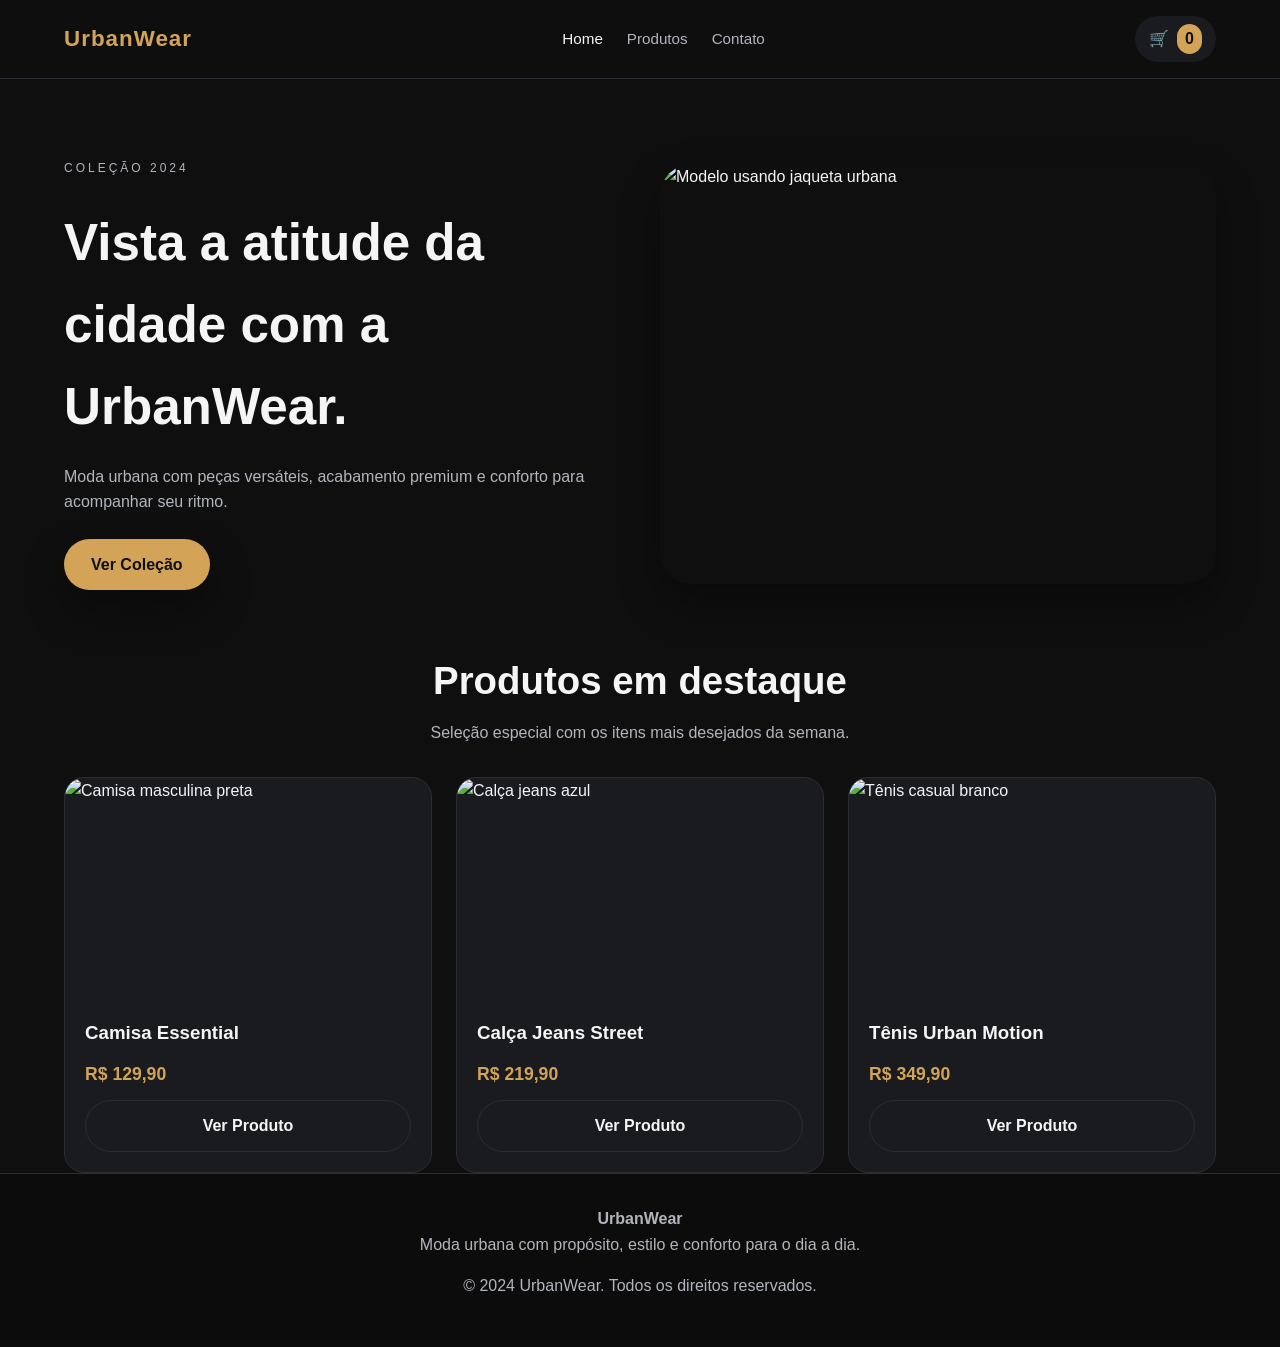
==== index.html @ 9174d2b9 "Use external product images" ====
<!DOCTYPE html>
<html lang="pt-BR">
<head>
  <meta charset="UTF-8" />
  <meta name="viewport" content="width=device-width, initial-scale=1.0" />
  <title>UrbanWear | Moda Urbana</title>
  <link rel="stylesheet" href="assets/css/style.css" />
</head>
<body>
  <header class="site-header">
    <div class="container header-content">
      <a class="logo" href="index.html">UrbanWear</a>
      <nav class="nav">
        <a href="index.html" class="active">Home</a>
        <a href="produtos.html">Produtos</a>
        <a href="#contato">Contato</a>
      </nav>
      <div class="cart">
        <span class="cart-icon" aria-hidden="true">🛒</span>
        <span class="cart-count" id="cart-count">0</span>
      </div>
    </div>
  </header>

  <main>
    <section class="hero">
      <div class="container hero-content">
        <div class="hero-text">
          <p class="eyebrow">Coleção 2024</p>
          <h1>Vista a atitude da cidade com a UrbanWear.</h1>
          <p>
            Moda urbana com peças versáteis, acabamento premium e conforto para acompanhar
            seu ritmo.
          </p>
          <a class="btn primary" href="produtos.html">Ver Coleção</a>
        </div>
        <div class="hero-banner">
          <img src="https://images.unsplash.com/photo-1503341455253-b2e723bb3dbb?auto=format&fit=crop&w=1200&q=80" alt="Modelo usando jaqueta urbana" />
        </div>
      </div>
    </section>

    <section class="featured">
      <div class="container">
        <div class="section-header">
          <h2>Produtos em destaque</h2>
          <p>Seleção especial com os itens mais desejados da semana.</p>
        </div>
        <div class="product-grid">
          <article class="product-card">
            <img src="https://images.unsplash.com/photo-1521572163474-6864f9cf17ab?auto=format&fit=crop&w=800&q=80" alt="Camisa masculina preta" />
            <div class="product-info">
              <h3>Camisa Essential</h3>
              <p class="price">R$ 129,90</p>
              <a class="btn outline" href="produto.html">Ver Produto</a>
            </div>
          </article>
          <article class="product-card">
            <img src="https://images.unsplash.com/photo-1542272604-787c3835535d?auto=format&fit=crop&w=800&q=80" alt="Calça jeans azul" />
            <div class="product-info">
              <h3>Calça Jeans Street</h3>
              <p class="price">R$ 219,90</p>
              <a class="btn outline" href="produto.html">Ver Produto</a>
            </div>
          </article>
          <article class="product-card">
            <img src="https://images.unsplash.com/photo-1542291026-7eec264c27ff?auto=format&fit=crop&w=800&q=80" alt="Tênis casual branco" />
            <div class="product-info">
              <h3>Tênis Urban Motion</h3>
              <p class="price">R$ 349,90</p>
              <a class="btn outline" href="produto.html">Ver Produto</a>
            </div>
          </article>
        </div>
      </div>
    </section>
  </main>

  <footer class="site-footer" id="contato">
    <div class="container footer-content">
      <div>
        <h4>UrbanWear</h4>
        <p>Moda urbana com propósito, estilo e conforto para o dia a dia.</p>
      </div>
      <p>© 2024 UrbanWear. Todos os direitos reservados.</p>
    </div>
  </footer>

  <script src="assets/js/main.js"></script>
</body>
</html>
---- assets/css/style.css ----
:root {
  --bg: #0f0f10;
  --surface: #1a1b1f;
  --text: #f5f5f5;
  --muted: #b2b5bd;
  --accent: #d3a457;
  --accent-dark: #b8893f;
  --line: #2c2d33;
  --shadow: 0 20px 40px rgba(0, 0, 0, 0.35);
}

* {
  box-sizing: border-box;
  margin: 0;
  padding: 0;
}

body {
  font-family: "Helvetica Neue", Arial, sans-serif;
  background: var(--bg);
  color: var(--text);
  line-height: 1.6;
}

img {
  max-width: 100%;
  display: block;
  border-radius: 16px;
}

a {
  color: inherit;
  text-decoration: none;
}

.container {
  width: min(1200px, 90%);
  margin: 0 auto;
}

.site-header {
  position: sticky;
  top: 0;
  z-index: 10;
  background: rgba(15, 15, 16, 0.95);
  backdrop-filter: blur(12px);
  border-bottom: 1px solid var(--line);
}

.header-content {
  display: flex;
  align-items: center;
  justify-content: space-between;
  padding: 16px 0;
  gap: 20px;
}

.logo {
  font-size: 1.4rem;
  font-weight: 700;
  letter-spacing: 1px;
  color: var(--accent);
}

.nav {
  display: flex;
  gap: 24px;
  font-size: 0.95rem;
}

.nav a {
  color: var(--muted);
  transition: color 0.2s ease;
}

.nav a:hover,
.nav a.active {
  color: var(--text);
}

.cart {
  display: flex;
  align-items: center;
  gap: 8px;
  background: var(--surface);
  padding: 8px 14px;
  border-radius: 999px;
}

.cart-count {
  background: var(--accent);
  color: #101010;
  font-weight: 700;
  padding: 2px 8px;
  border-radius: 999px;
  min-width: 22px;
  text-align: center;
}

.hero {
  padding: 80px 0 60px;
}

.hero-content {
  display: grid;
  grid-template-columns: repeat(auto-fit, minmax(280px, 1fr));
  gap: 40px;
  align-items: center;
}

.hero-text h1 {
  font-size: clamp(2.2rem, 4vw, 3.5rem);
  margin-bottom: 16px;
}

.hero-text p {
  color: var(--muted);
  margin-bottom: 24px;
}

.hero-banner img {
  border-radius: 32px;
  box-shadow: var(--shadow);
  height: 420px;
  object-fit: cover;
}

.eyebrow {
  text-transform: uppercase;
  letter-spacing: 3px;
  font-size: 0.75rem;
  color: var(--accent);
  margin-bottom: 12px;
}

.btn {
  display: inline-flex;
  align-items: center;
  justify-content: center;
  padding: 12px 26px;
  border-radius: 999px;
  border: 1px solid transparent;
  font-weight: 600;
  cursor: pointer;
  transition: transform 0.2s ease, box-shadow 0.2s ease, background 0.2s ease;
}

.btn.primary {
  background: var(--accent);
  color: #101010;
  box-shadow: var(--shadow);
}

.btn.primary:hover {
  background: var(--accent-dark);
  transform: translateY(-2px);
}

.btn.outline {
  border-color: var(--line);
  color: var(--text);
  background: transparent;
}

.btn.outline:hover {
  border-color: var(--accent);
  color: var(--accent);
  transform: translateY(-2px);
}

.section-header {
  text-align: center;
  margin-bottom: 32px;
}

.section-header h2,
.section-header h1 {
  font-size: clamp(1.8rem, 3vw, 2.4rem);
  margin-bottom: 8px;
}

.section-header p {
  color: var(--muted);
}

.product-grid {
  display: grid;
  grid-template-columns: repeat(auto-fit, minmax(240px, 1fr));
  gap: 24px;
}

.product-card {
  background: var(--surface);
  border: 1px solid var(--line);
  border-radius: 20px;
  overflow: hidden;
  display: flex;
  flex-direction: column;
  transition: transform 0.2s ease, border-color 0.2s ease, box-shadow 0.2s ease;
}

.product-card img {
  height: 220px;
  object-fit: cover;
}

.product-card:hover {
  transform: translateY(-6px);
  border-color: rgba(211, 164, 87, 0.6);
  box-shadow: var(--shadow);
}

.product-info {
  padding: 20px;
  display: flex;
  flex-direction: column;
  gap: 12px;
}

.price {
  font-size: 1.1rem;
  font-weight: 700;
  color: var(--accent);
}

.page {
  padding: 40px 0 80px;
}

.products {
  padding-top: 20px;
}

.product-detail {
  display: grid;
  grid-template-columns: repeat(auto-fit, minmax(280px, 1fr));
  gap: 48px;
  align-items: center;
}

.product-image img {
  height: 480px;
  object-fit: cover;
  border-radius: 24px;
  box-shadow: var(--shadow);
}

.product-details {
  display: flex;
  flex-direction: column;
  gap: 18px;
}

.product-details .description,
.product-details .note {
  color: var(--muted);
}

.site-footer {
  border-top: 1px solid var(--line);
  padding: 32px 0 48px;
  background: #0c0c0d;
}

.footer-content {
  display: flex;
  flex-direction: column;
  gap: 16px;
  text-align: center;
  color: var(--muted);
}

.toast {
  position: fixed;
  right: 24px;
  bottom: 24px;
  background: var(--surface);
  border: 1px solid var(--line);
  color: var(--text);
  padding: 14px 18px;
  border-radius: 12px;
  box-shadow: var(--shadow);
  opacity: 0;
  transform: translateY(10px);
  transition: opacity 0.3s ease, transform 0.3s ease;
  z-index: 20;
}

.toast.show {
  opacity: 1;
  transform: translateY(0);
}

@media (max-width: 768px) {
  .header-content {
    flex-direction: column;
  }

  .nav {
    flex-wrap: wrap;
    justify-content: center;
  }

  .hero {
    padding-top: 60px;
  }

  .hero-banner img {
    height: 320px;
  }

  .product-image img {
    height: 360px;
  }
}
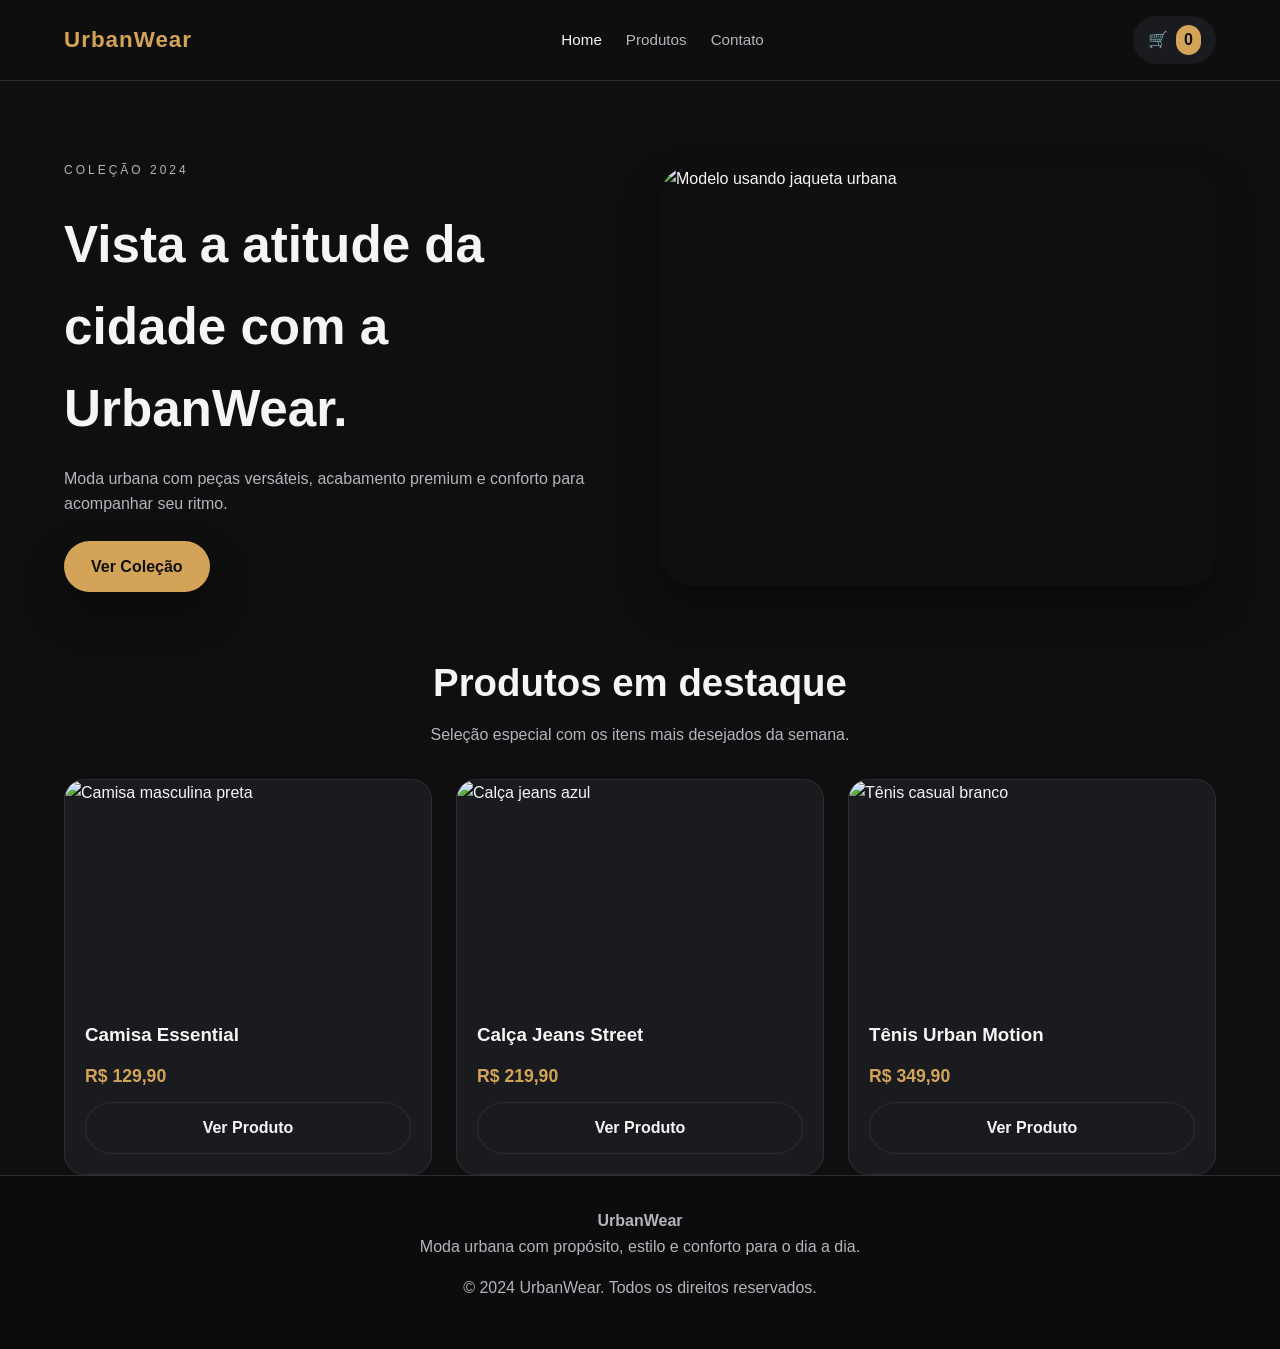
==== commit 4909ea95: "feat: add cart page and advanced cart" ====
--- a/index.html
+++ b/index.html
@@ -15,10 +15,10 @@
         <a href="produtos.html">Produtos</a>
         <a href="#contato">Contato</a>
       </nav>
-      <div class="cart">
+      <a class="cart" href="carrinho.html" aria-label="Ver carrinho">
         <span class="cart-icon" aria-hidden="true">🛒</span>
         <span class="cart-count" id="cart-count">0</span>
-      </div>
+      </a>
     </div>
   </header>
 
--- a/assets/css/style.css
+++ b/assets/css/style.css
@@ -85,6 +85,13 @@
   background: var(--surface);
   padding: 8px 14px;
   border-radius: 999px;
+  border: 1px solid transparent;
+  transition: border-color 0.2s ease, transform 0.2s ease;
+}
+
+.cart:hover {
+  border-color: var(--accent);
+  transform: translateY(-2px);
 }
 
 .cart-count {
@@ -145,6 +152,13 @@
   transition: transform 0.2s ease, box-shadow 0.2s ease, background 0.2s ease;
 }
 
+.btn:disabled {
+  cursor: not-allowed;
+  opacity: 0.6;
+  transform: none;
+  box-shadow: none;
+}
+
 .btn.primary {
   background: var(--accent);
   color: #101010;
@@ -291,6 +305,131 @@
   transform: translateY(0);
 }
 
+.cart-page {
+  display: flex;
+  flex-direction: column;
+  gap: 32px;
+}
+
+.cart-header {
+  display: flex;
+  flex-wrap: wrap;
+  align-items: center;
+  justify-content: space-between;
+  gap: 20px;
+  text-align: left;
+}
+
+.cart-content {
+  display: grid;
+  grid-template-columns: minmax(0, 1fr) 320px;
+  gap: 32px;
+}
+
+.cart-list {
+  list-style: none;
+  display: flex;
+  flex-direction: column;
+  gap: 16px;
+}
+
+.cart-item {
+  display: grid;
+  grid-template-columns: 120px minmax(0, 1fr) 160px;
+  gap: 20px;
+  background: var(--surface);
+  border: 1px solid var(--line);
+  border-radius: 20px;
+  padding: 20px;
+  align-items: center;
+}
+
+.cart-item-image img {
+  height: 100px;
+  object-fit: cover;
+}
+
+.cart-item-info h3 {
+  margin-bottom: 4px;
+}
+
+.cart-item-actions {
+  text-align: right;
+  display: flex;
+  flex-direction: column;
+  gap: 12px;
+  align-items: flex-end;
+}
+
+.cart-quantity {
+  display: inline-flex;
+  align-items: center;
+  gap: 12px;
+  background: #121317;
+  border: 1px solid var(--line);
+  border-radius: 999px;
+  padding: 6px 12px;
+}
+
+.qty-btn {
+  background: transparent;
+  border: none;
+  color: var(--text);
+  font-size: 1rem;
+  cursor: pointer;
+}
+
+.qty-btn:disabled {
+  opacity: 0.5;
+  cursor: not-allowed;
+}
+
+.subtotal {
+  font-weight: 700;
+  color: var(--accent);
+}
+
+.cart-summary {
+  background: var(--surface);
+  border: 1px solid var(--line);
+  border-radius: 20px;
+  padding: 24px;
+  display: flex;
+  flex-direction: column;
+  gap: 16px;
+  position: sticky;
+  top: 110px;
+}
+
+.summary-row {
+  display: flex;
+  justify-content: space-between;
+  color: var(--muted);
+}
+
+.summary-row.total {
+  color: var(--text);
+  font-size: 1.1rem;
+  border-top: 1px solid var(--line);
+  padding-top: 12px;
+}
+
+.cart-empty {
+  background: var(--surface);
+  border: 1px dashed var(--line);
+  padding: 32px;
+  border-radius: 20px;
+  text-align: center;
+}
+
+.hidden {
+  display: none;
+}
+
+.muted {
+  color: var(--muted);
+}
+
 @media (max-width: 768px) {
   .header-content {
     flex-direction: column;
@@ -312,4 +451,22 @@
   .product-image img {
     height: 360px;
   }
-}
+
+  .cart-content {
+    grid-template-columns: 1fr;
+  }
+
+  .cart-item {
+    grid-template-columns: 1fr;
+    text-align: left;
+  }
+
+  .cart-item-actions {
+    align-items: flex-start;
+    text-align: left;
+  }
+
+  .cart-summary {
+    position: static;
+  }
+}
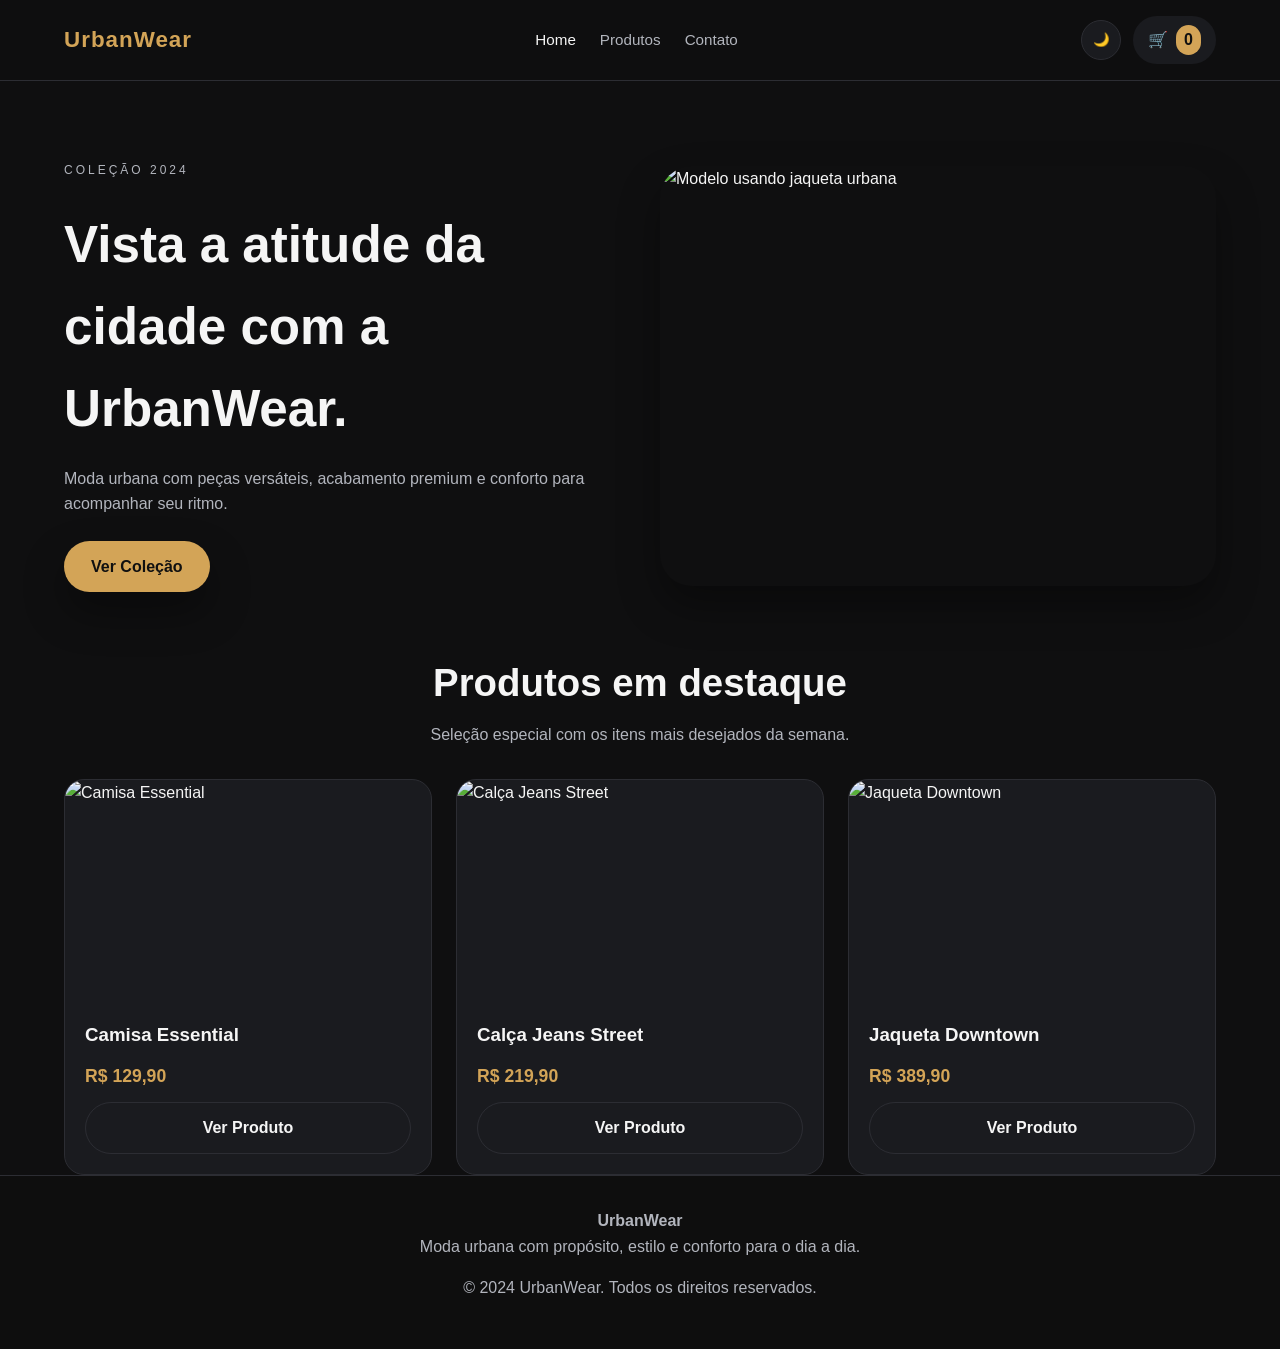
==== commit a203480f: "fix: load api service on cart page" ====
--- a/index.html
+++ b/index.html
@@ -15,10 +15,15 @@
         <a href="produtos.html">Produtos</a>
         <a href="#contato">Contato</a>
       </nav>
-      <a class="cart" href="carrinho.html" aria-label="Ver carrinho">
-        <span class="cart-icon" aria-hidden="true">🛒</span>
-        <span class="cart-count" id="cart-count">0</span>
-      </a>
+      <div class="header-actions">
+        <button class="theme-toggle" type="button" data-theme-toggle aria-label="Alternar tema">
+          🌙
+        </button>
+        <a class="cart" href="carrinho.html" aria-label="Ver carrinho">
+          <span class="cart-icon" aria-hidden="true">🛒</span>
+          <span class="cart-count" id="cart-count">0</span>
+        </a>
+      </div>
     </div>
   </header>
 
@@ -46,32 +51,7 @@
           <h2>Produtos em destaque</h2>
           <p>Seleção especial com os itens mais desejados da semana.</p>
         </div>
-        <div class="product-grid">
-          <article class="product-card">
-            <img src="https://images.unsplash.com/photo-1521572163474-6864f9cf17ab?auto=format&fit=crop&w=800&q=80" alt="Camisa masculina preta" />
-            <div class="product-info">
-              <h3>Camisa Essential</h3>
-              <p class="price">R$ 129,90</p>
-              <a class="btn outline" href="produto.html">Ver Produto</a>
-            </div>
-          </article>
-          <article class="product-card">
-            <img src="https://images.unsplash.com/photo-1542272604-787c3835535d?auto=format&fit=crop&w=800&q=80" alt="Calça jeans azul" />
-            <div class="product-info">
-              <h3>Calça Jeans Street</h3>
-              <p class="price">R$ 219,90</p>
-              <a class="btn outline" href="produto.html">Ver Produto</a>
-            </div>
-          </article>
-          <article class="product-card">
-            <img src="https://images.unsplash.com/photo-1542291026-7eec264c27ff?auto=format&fit=crop&w=800&q=80" alt="Tênis casual branco" />
-            <div class="product-info">
-              <h3>Tênis Urban Motion</h3>
-              <p class="price">R$ 349,90</p>
-              <a class="btn outline" href="produto.html">Ver Produto</a>
-            </div>
-          </article>
-        </div>
+        <div class="product-grid" data-featured-products></div>
       </div>
     </section>
   </main>
@@ -86,6 +66,7 @@
     </div>
   </footer>
 
+  <script src="assets/js/api.js"></script>
   <script src="assets/js/main.js"></script>
 </body>
 </html>
--- a/assets/css/style.css
+++ b/assets/css/style.css
@@ -9,6 +9,17 @@
   --shadow: 0 20px 40px rgba(0, 0, 0, 0.35);
 }
 
+:root[data-theme="light"] {
+  --bg: #f7f7f9;
+  --surface: #ffffff;
+  --text: #141416;
+  --muted: #6b6f7a;
+  --accent: #b07a2d;
+  --accent-dark: #8f5f1f;
+  --line: #e1e3e8;
+  --shadow: 0 20px 40px rgba(20, 20, 22, 0.12);
+}
+
 * {
   box-sizing: border-box;
   margin: 0;
@@ -53,6 +64,12 @@
   justify-content: space-between;
   padding: 16px 0;
   gap: 20px;
+}
+
+.header-actions {
+  display: flex;
+  align-items: center;
+  gap: 12px;
 }
 
 .logo {
@@ -104,6 +121,19 @@
   text-align: center;
 }
 
+.theme-toggle {
+  width: 40px;
+  height: 40px;
+  border-radius: 50%;
+  border: 1px solid var(--line);
+  background: var(--surface);
+  color: var(--text);
+  cursor: pointer;
+  display: inline-flex;
+  align-items: center;
+  justify-content: center;
+}
+
 .hero {
   padding: 80px 0 60px;
 }
@@ -273,7 +303,7 @@
 .site-footer {
   border-top: 1px solid var(--line);
   padding: 32px 0 48px;
-  background: #0c0c0d;
+  background: color-mix(in srgb, var(--bg) 90%, #000 10%);
 }
 
 .footer-content {
@@ -300,6 +330,26 @@
   z-index: 20;
 }
 
+.coupon-box {
+  display: flex;
+  flex-direction: column;
+  gap: 8px;
+}
+
+.coupon-row {
+  display: flex;
+  gap: 8px;
+}
+
+.coupon-row input {
+  flex: 1;
+  padding: 10px 12px;
+  border-radius: 10px;
+  border: 1px solid var(--line);
+  background: transparent;
+  color: var(--text);
+}
+
 .toast.show {
   opacity: 1;
   transform: translateY(0);
@@ -435,6 +485,11 @@
     flex-direction: column;
   }
 
+  .header-actions {
+    width: 100%;
+    justify-content: center;
+  }
+
   .nav {
     flex-wrap: wrap;
     justify-content: center;
@@ -469,4 +524,8 @@
   .cart-summary {
     position: static;
   }
-}
+
+  .coupon-row {
+    flex-direction: column;
+  }
+}
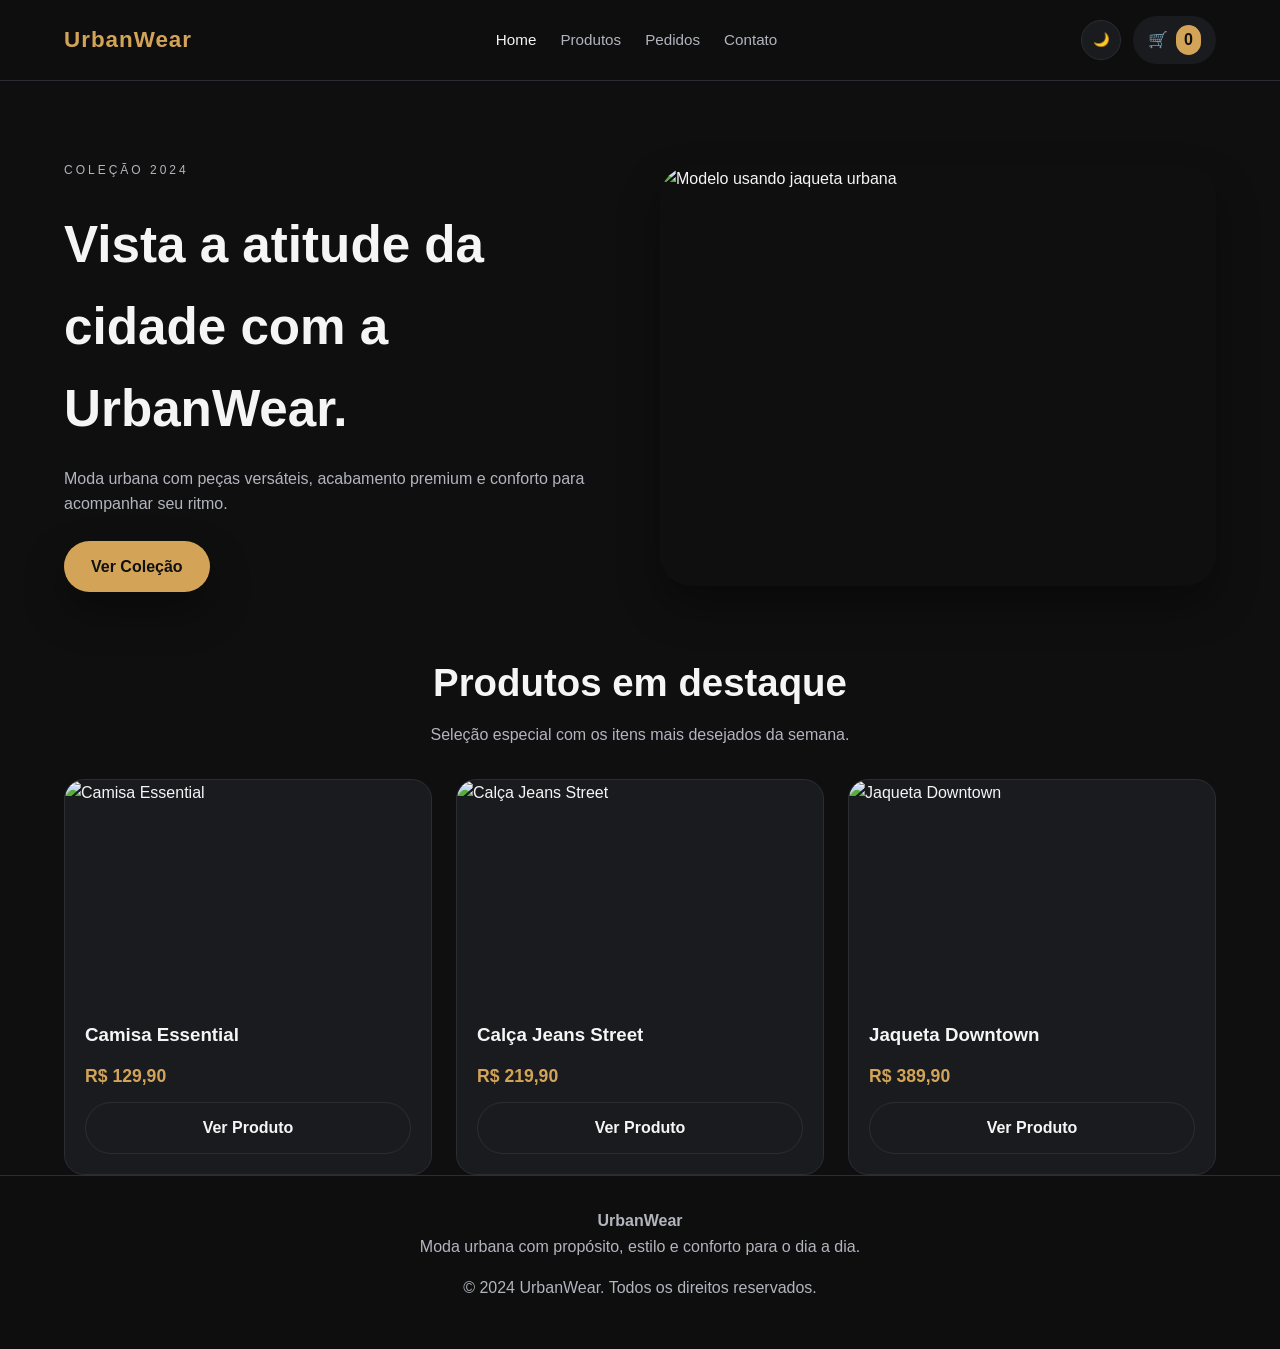
==== commit d267aab4: "feat: add order and payment flow" ====
--- a/index.html
+++ b/index.html
@@ -13,6 +13,7 @@
       <nav class="nav">
         <a href="index.html" class="active">Home</a>
         <a href="produtos.html">Produtos</a>
+        <a href="pedidos.html">Pedidos</a>
         <a href="#contato">Contato</a>
       </nav>
       <div class="header-actions">
@@ -67,6 +68,7 @@
   </footer>
 
   <script src="assets/js/api.js"></script>
+  <script src="assets/js/paymentApi.js"></script>
   <script src="assets/js/main.js"></script>
 </body>
 </html>
--- a/assets/css/style.css
+++ b/assets/css/style.css
@@ -44,6 +44,13 @@
   text-decoration: none;
 }
 
+a:focus-visible,
+button:focus-visible,
+input:focus-visible {
+  outline: 2px solid var(--accent);
+  outline-offset: 2px;
+}
+
 .container {
   width: min(1200px, 90%);
   margin: 0 auto;
@@ -231,6 +238,25 @@
   display: grid;
   grid-template-columns: repeat(auto-fit, minmax(240px, 1fr));
   gap: 24px;
+  position: relative;
+  min-height: 120px;
+}
+
+.product-grid[data-loading="true"]::before,
+.product-grid[data-error]:not([data-error=""])::before {
+  content: attr(data-error);
+  position: absolute;
+  inset: 0;
+  display: flex;
+  align-items: center;
+  justify-content: center;
+  color: var(--muted);
+  background: color-mix(in srgb, var(--bg) 80%, transparent);
+  border-radius: 16px;
+}
+
+.product-grid[data-loading="true"]::before {
+  content: "Carregando produtos...";
 }
 
 .product-card {
@@ -350,6 +376,143 @@
   color: var(--text);
 }
 
+.payment-methods {
+  display: flex;
+  flex-direction: column;
+  gap: 8px;
+  margin-top: 8px;
+}
+
+.payment-methods label {
+  display: flex;
+  align-items: center;
+  gap: 8px;
+}
+
+.orders-page,
+.confirmation-page,
+.order-detail {
+  display: flex;
+  flex-direction: column;
+  gap: 24px;
+}
+
+.orders-list {
+  list-style: none;
+  display: flex;
+  flex-direction: column;
+  gap: 16px;
+}
+
+.order-card {
+  display: grid;
+  grid-template-columns: minmax(0, 1fr) auto auto auto;
+  gap: 16px;
+  align-items: center;
+  background: var(--surface);
+  border: 1px solid var(--line);
+  border-radius: 16px;
+  padding: 18px;
+}
+
+.orders-empty,
+.confirmation-card,
+.order-detail-card {
+  background: var(--surface);
+  border: 1px solid var(--line);
+  border-radius: 16px;
+  padding: 24px;
+}
+
+.confirmation-card,
+.order-detail-card {
+  display: flex;
+  flex-direction: column;
+  gap: 12px;
+}
+
+.confirmation-row {
+  display: flex;
+  justify-content: space-between;
+  gap: 12px;
+}
+
+.confirmation-actions {
+  display: flex;
+  gap: 16px;
+  flex-wrap: wrap;
+}
+
+.status-badge {
+  padding: 4px 10px;
+  border-radius: 999px;
+  font-size: 0.8rem;
+  font-weight: 700;
+  text-transform: uppercase;
+}
+
+.status-created {
+  background: rgba(179, 179, 179, 0.2);
+  color: var(--text);
+}
+
+.status-paid {
+  background: rgba(42, 181, 126, 0.2);
+  color: #2ab57e;
+}
+
+.status-pending {
+  background: rgba(255, 196, 0, 0.2);
+  color: #c89b00;
+}
+
+.status-cancelled {
+  background: rgba(228, 67, 67, 0.2);
+  color: #e44343;
+}
+
+.order-meta {
+  display: flex;
+  justify-content: space-between;
+  align-items: center;
+  gap: 12px;
+}
+
+.order-sections {
+  display: grid;
+  grid-template-columns: minmax(0, 1fr) 220px;
+  gap: 24px;
+}
+
+.order-items {
+  list-style: none;
+  display: flex;
+  flex-direction: column;
+  gap: 8px;
+}
+
+.order-items li {
+  display: flex;
+  justify-content: space-between;
+  gap: 12px;
+  border-bottom: 1px solid var(--line);
+  padding-bottom: 8px;
+}
+
+.order-summary p {
+  display: flex;
+  justify-content: space-between;
+  gap: 12px;
+}
+
+.order-payment {
+  border-top: 1px solid var(--line);
+  padding-top: 16px;
+  display: flex;
+  flex-direction: column;
+  gap: 8px;
+}
+
 .toast.show {
   opacity: 1;
   transform: translateY(0);
@@ -528,4 +691,13 @@
   .coupon-row {
     flex-direction: column;
   }
-}
+
+  .order-card {
+    grid-template-columns: 1fr;
+    justify-items: start;
+  }
+
+  .order-sections {
+    grid-template-columns: 1fr;
+  }
+}
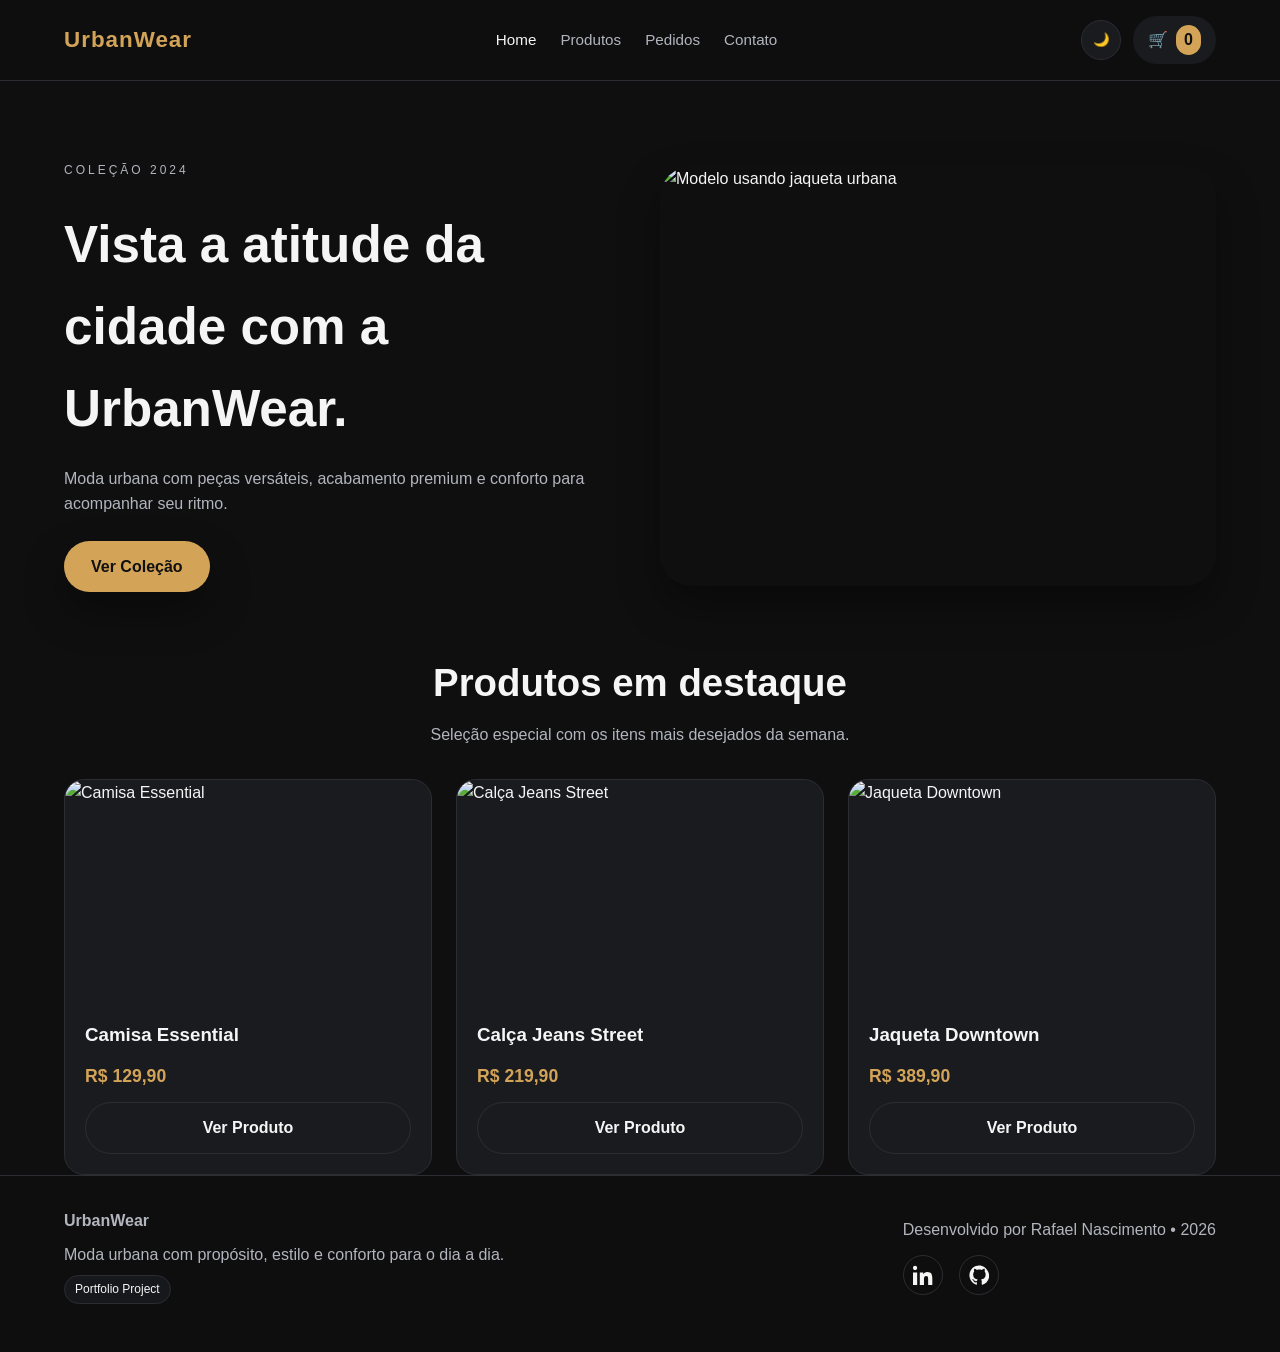
==== commit 16fb2a7d: "feat: enhance branded footer" ====
--- a/index.html
+++ b/index.html
@@ -57,13 +57,42 @@
     </section>
   </main>
 
-  <footer class="site-footer" id="contato">
+  <footer class="site-footer" id="contato" data-footer>
     <div class="container footer-content">
-      <div>
+      <div class="footer-brand">
         <h4>UrbanWear</h4>
         <p>Moda urbana com propósito, estilo e conforto para o dia a dia.</p>
+        <span class="footer-badge">Portfolio Project</span>
       </div>
-      <p>© 2024 UrbanWear. Todos os direitos reservados.</p>
+      <div class="footer-meta">
+        <p>Desenvolvido por Rafael Nascimento • 2026</p>
+        <nav class="footer-links" aria-label="Redes sociais">
+          <a
+            href="https://www.linkedin.com/in/rafael-nascimento-260355156/"
+            target="_blank"
+            rel="noopener noreferrer"
+            class="icon-link"
+            data-tooltip="Visitar LinkedIn"
+            aria-label="Visitar LinkedIn"
+          >
+            <svg viewBox="0 0 24 24" aria-hidden="true">
+              <path d="M4.98 3.5C4.98 4.88 3.86 6 2.5 6S0 4.88 0 3.5 1.12 1 2.48 1c1.36 0 2.5 1.12 2.5 2.5ZM0 8.98h5V24H0V8.98Zm7.5 0h4.78v2.05h.07c.67-1.27 2.32-2.6 4.78-2.6 5.11 0 6.05 3.37 6.05 7.75V24h-5v-6.98c0-1.67-.03-3.82-2.32-3.82-2.33 0-2.69 1.82-2.69 3.7V24h-5V8.98Z"/>
+            </svg>
+          </a>
+          <a
+            href="https://github.com/rafaanascimento"
+            target="_blank"
+            rel="noopener noreferrer"
+            class="icon-link"
+            data-tooltip="Visitar GitHub"
+            aria-label="Visitar GitHub"
+          >
+            <svg viewBox="0 0 24 24" aria-hidden="true">
+              <path d="M12 .5C5.65.5.5 5.83.5 12.4c0 5.24 3.44 9.69 8.2 11.26.6.12.82-.27.82-.6 0-.3-.02-1.28-.02-2.32-3.02.68-3.8-.76-4.04-1.46-.14-.38-.74-1.46-1.27-1.76-.44-.24-1.07-.84-.02-.86.98-.02 1.68.93 1.9 1.32 1.12 1.92 2.9 1.38 3.62 1.04.12-.84.44-1.38.8-1.7-2.68-.3-5.48-1.4-5.48-6.2 0-1.36.46-2.48 1.2-3.36-.12-.3-.52-1.52.12-3.18 0 0 .98-.32 3.22 1.28.94-.26 1.94-.4 2.94-.4s2 .14 2.94.4c2.24-1.62 3.22-1.28 3.22-1.28.64 1.66.24 2.88.12 3.18.74.88 1.2 2 1.2 3.36 0 4.82-2.82 5.9-5.5 6.2.46.4.86 1.18.86 2.38 0 1.72-.02 3.1-.02 3.54 0 .34.22.74.82.6 4.76-1.56 8.2-6.02 8.2-11.26C23.5 5.83 18.35.5 12 .5Z"/>
+            </svg>
+          </a>
+        </nav>
+      </div>
     </div>
   </footer>
 
--- a/assets/css/style.css
+++ b/assets/css/style.css
@@ -330,14 +330,116 @@
   border-top: 1px solid var(--line);
   padding: 32px 0 48px;
   background: color-mix(in srgb, var(--bg) 90%, #000 10%);
+  opacity: 0;
+  transform: translateY(12px);
+  transition: opacity 0.3s ease, transform 0.3s ease;
+}
+
+.site-footer.is-visible {
+  opacity: 1;
+  transform: translateY(0);
+}
+
+@media (prefers-reduced-motion: reduce) {
+  .site-footer {
+    opacity: 1;
+    transform: none;
+    transition: none;
+  }
 }
 
 .footer-content {
   display: flex;
-  flex-direction: column;
+  flex-wrap: wrap;
+  gap: 24px;
+  align-items: center;
+  justify-content: space-between;
+  color: var(--muted);
+}
+
+.footer-brand {
+  display: flex;
+  flex-direction: column;
+  gap: 8px;
+}
+
+.footer-meta {
+  display: flex;
+  flex-direction: column;
+  gap: 12px;
+  align-items: flex-start;
+}
+
+.footer-links {
+  display: inline-flex;
   gap: 16px;
-  text-align: center;
-  color: var(--muted);
+}
+
+.icon-link {
+  position: relative;
+  display: inline-flex;
+  align-items: center;
+  justify-content: center;
+  width: 40px;
+  height: 40px;
+  border-radius: 50%;
+  border: 1px solid var(--line);
+  color: var(--text);
+  transition: transform 0.2s ease, color 0.2s ease, border-color 0.2s ease;
+}
+
+.icon-link svg {
+  width: 20px;
+  height: 20px;
+  fill: currentColor;
+}
+
+.icon-link:hover,
+.icon-link:focus-visible {
+  transform: scale(1.05);
+  color: var(--accent);
+  border-color: var(--accent);
+}
+
+.icon-link::after {
+  content: attr(data-tooltip);
+  position: absolute;
+  bottom: 52px;
+  left: 50%;
+  transform: translateX(-50%);
+  background: var(--surface);
+  color: var(--text);
+  border: 1px solid var(--line);
+  padding: 6px 10px;
+  border-radius: 999px;
+  font-size: 0.75rem;
+  white-space: nowrap;
+  opacity: 0;
+  pointer-events: none;
+  transition: opacity 0.2s ease, transform 0.2s ease;
+}
+
+.icon-link:hover::after,
+.icon-link:focus-visible::after {
+  opacity: 1;
+  transform: translateX(-50%) translateY(-4px);
+}
+
+.footer-badge {
+  align-self: flex-start;
+  display: inline-flex;
+  padding: 4px 10px;
+  border-radius: 999px;
+  font-size: 0.75rem;
+  border: 1px solid var(--line);
+  color: var(--text);
+  background: color-mix(in srgb, var(--surface) 75%, transparent);
+  transition: border-color 0.2s ease, color 0.2s ease;
+}
+
+.footer-badge:hover {
+  border-color: var(--accent);
+  color: var(--accent);
 }
 
 .toast {
@@ -692,6 +794,15 @@
     flex-direction: column;
   }
 
+  .footer-content {
+    flex-direction: column;
+    text-align: center;
+  }
+
+  .footer-meta {
+    align-items: center;
+  }
+
   .order-card {
     grid-template-columns: 1fr;
     justify-items: start;
